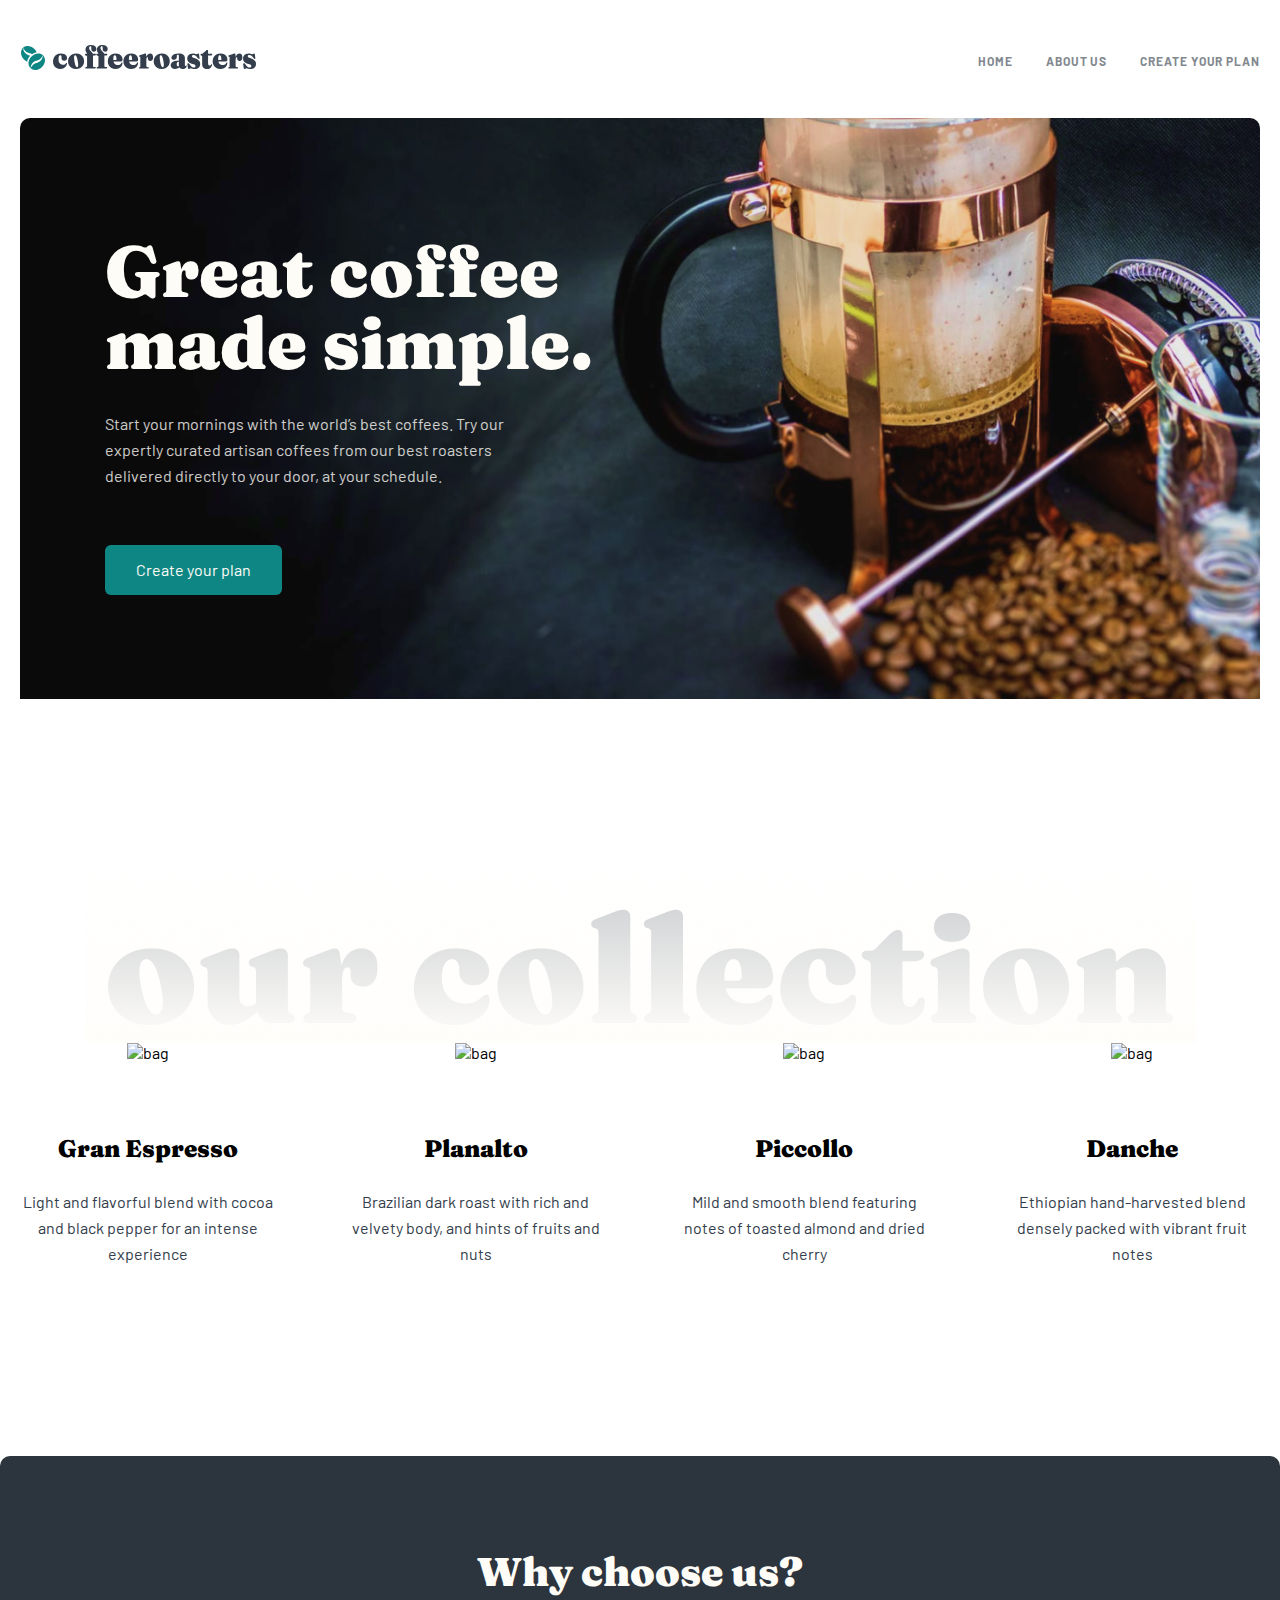
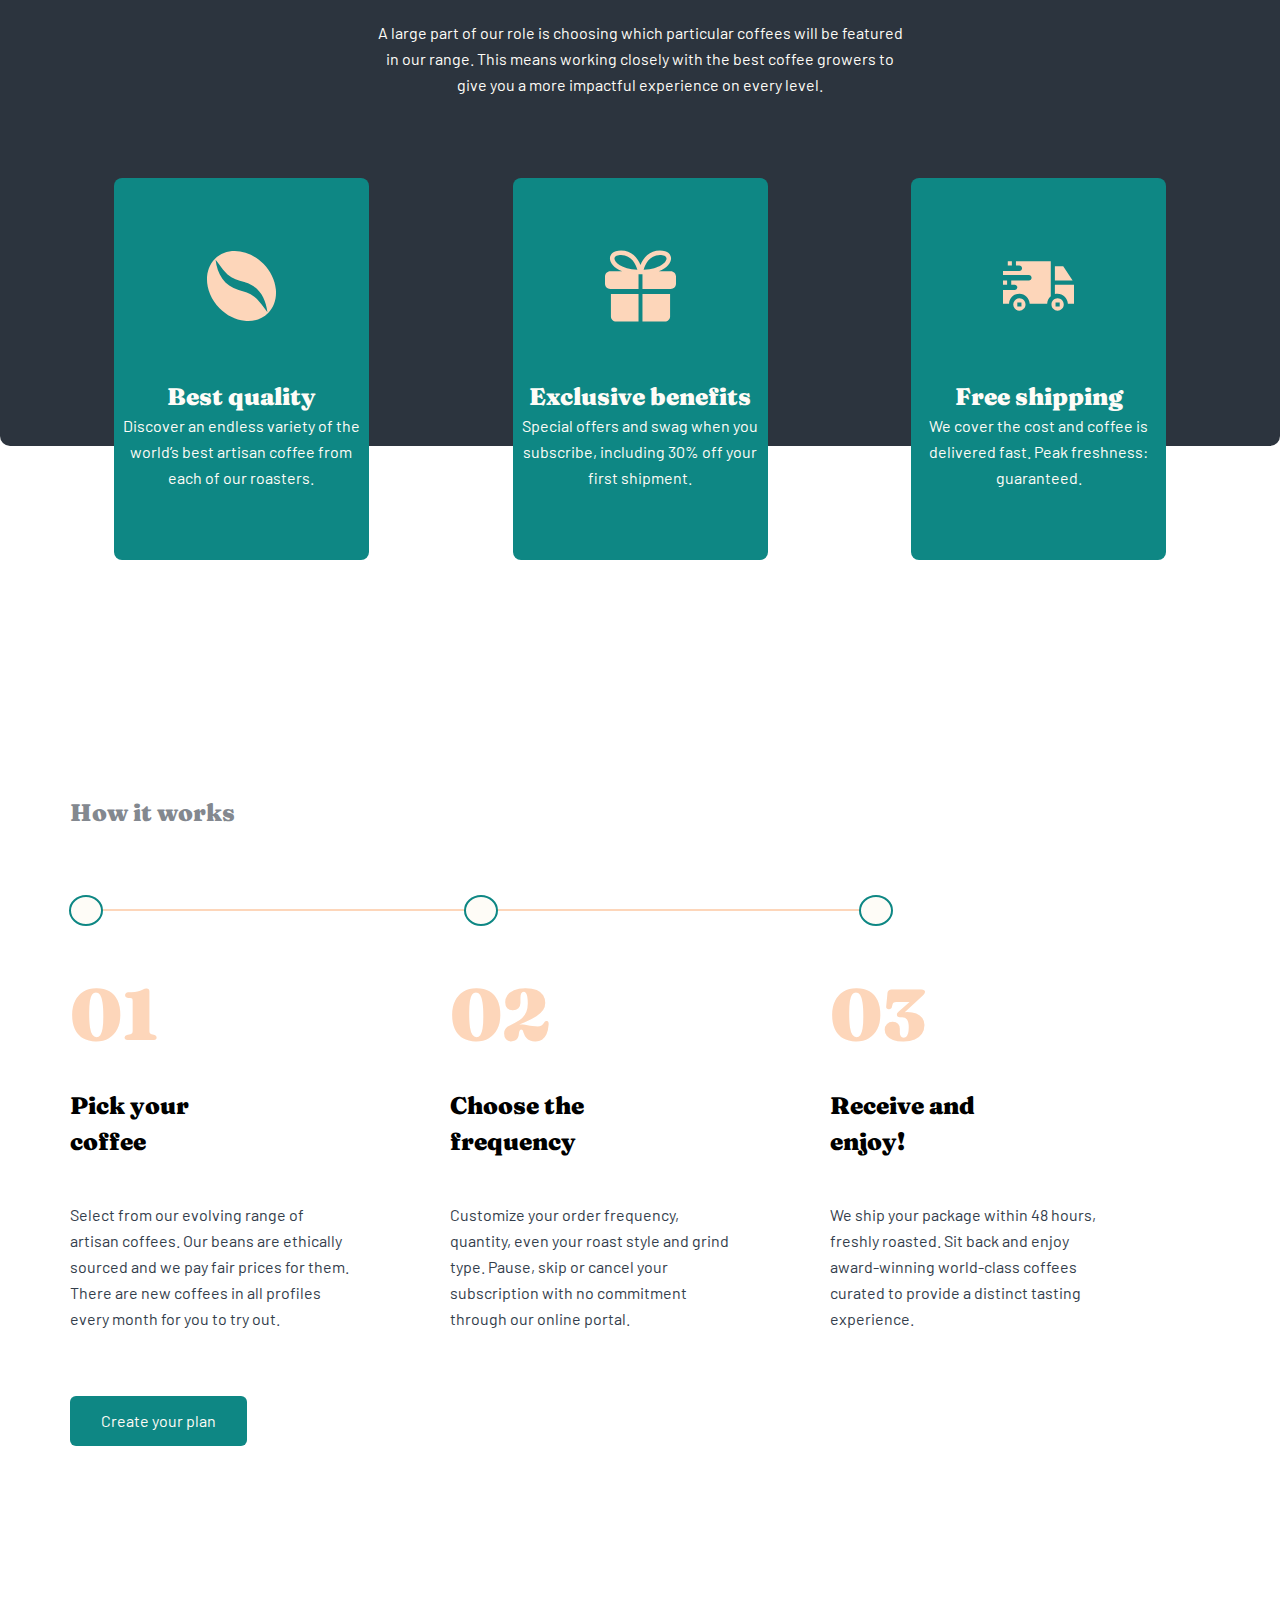
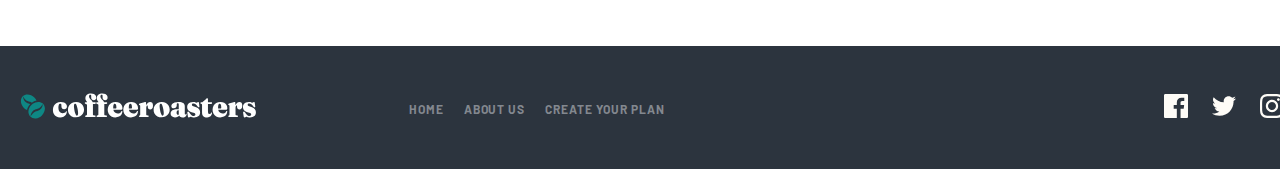
==== index.html @ 164647be "initial commit" ====
<!DOCTYPE html>
<html lang="en">
  <head>
    <meta charset="UTF-8" />
    <meta http-equiv="X-UA-Compatible" content="IE=edge" />
    <meta name="viewport" content="width=device-width, initial-scale=1.0" />
    <title>5-dars</title>
    <link rel="stylesheet" href="./css/main.css" />
  </head>
  <body>
    <header class="site__header">
      <div class="container header__container">
        <a class="logo" href="./index.html">
          <img class="logo__img" src="./img/logo.svg" alt="logo" />
        </a>
        <div class="hearder__div">
          <ul class="header__list">
            <li class="header__item">
              <a class="header__link" href="./index.html">HOME</a>
            </li>
            <li class="header__item">
              <a class="header__link" href="./index.html">ABOUT US</a>
            </li>
            <li class="header__item">
              <a class="header__link" href="./index.html">Create your plan</a>
            </li>
          </ul>
        </div>
      </div>
    </header>
    <main>
      <section class="hero">
        <div class="container hero__container">
          <div class="hero__content">
            <h2 class="content__title">Great coffee made simple.</h2>
            <div class="content__texts">
              <p class="content__texts">
                Start your mornings with the world’s best coffees. Try our
                expertly curated artisan coffees from our best roasters
                delivered directly to your door, at your schedule.
              </p>
              <a class="content__btn" href="./index.html">Create your plan</a>
            </div>
          </div>
        </div>
      </section>
      <section class="collection">
        <div class="container collection__container">
          <div class="collection__img"></div>
          <ul class="collection__list">
            <li class="collection__item">
              <img class="collection__bag" src="./img/bag1.svg" alt="bag" />
              <div class="collection__texs bag">
                <h4 class="bag__title">Gran Espresso</h4>
                <p class="bag__text">
                  Light and flavorful blend with cocoa and black pepper for an
                  intense experience
                </p>
              </div>
            </li>
            <li class="collection__item">
              <img class="collection__bag" src="./img/bag2.svg" alt="bag" />
              <div class="collection__texs bag">
                <h4 class="bag__title">Planalto</h4>
                <p class="bag__text">
                  Brazilian dark roast with rich and velvety body, and hints of
                  fruits and nuts
                </p>
              </div>
            </li>
            <li class="collection__item">
              <img class="collection__bag" src="./img/bag3.svg" alt="bag" />
              <div class="collection__texs bag">
                <h4 class="bag__title">Piccollo</h4>
                <p class="bag__text">
                  Mild and smooth blend featuring notes of toasted almond and
                  dried cherry
                </p>
              </div>
            </li>
            <li class="collection__item">
              <img class="collection__bag" src="./img/bag4.svg" alt="bag" />
              <div class="collection__texs bag">
                <h4 class="bag__title">Danche</h4>
                <p class="bag__text">
                  Ethiopian hand-harvested blend densely packed with vibrant
                  fruit notes
                </p>
              </div>
            </li>
          </ul>
        </div>
      </section>
      <section class="choose">
        <div class="container choose__container">
          <h5 class="choose__title">Why choose us?</h5>
          <p class="choose__text">
            A large part of our role is choosing which particular coffees will
            be featured in our range. This means working closely with the best
            coffee growers to give you a more impactful experience on every
            level.
          </p>
          <div class="cards-2">
            <ul class="cards">
              <li class="cards__choose">
                <img class="choose__img" src="./img/coffee.svg" alt="coffee" />
                <div class="card__texts">
                  <h5 class="choose__title">Best quality</h5>
                  <p class="choose__text">
                    Discover an endless variety of the world’s best artisan
                    coffee from each of our roasters.
                  </p>
                </div>
              </li>
              <li class="cards__choose">
                <img class="choose__img" src="./img/2-chisi.svg" alt="coffee" />
                <div class="card__texts">
                  <h5 class="choose__title">Exclusive benefits</h5>
                  <p class="choose__text">
                    Special offers and swag when you subscribe, including 30%
                    off your first shipment.
                  </p>
                </div>
              </li>
              <li class="cards__choose">
                <img class="choose__img" src="./img/3-chisi.svg" alt="coffee" />
                <div class="card__texts">
                  <h5 class="choose__title">Free shipping</h5>
                  <p class="choose__text">
                    We cover the cost and coffee is delivered fast. Peak
                    freshness: guaranteed.
                  </p>
                </div>
              </li>
            </ul>
          </div>
        </div>
      </section>
      <section class="work">
        <div class="container woork__container">
          <div class="work__box">
            <h5 class="work__title">How it works</h5>
            <div class="line__2">
              <div class="line">
                <span class="line__span"></span>
                <span class="line__span"></span><span class="line__span"></span>
              </div>
            </div>
            <ul class="work__list">
              <li class="work__item">
                <h3 class="item__title">01</h3>
                <h4 class="item__title2">
                  Pick your <br />
                  coffee
                </h4>
                <p class="work__texs">
                  Select from our evolving range of artisan coffees. Our beans
                  are ethically sourced and we pay fair prices for them. There
                  are new coffees in all profiles every month for you to try
                  out.
                </p>
              </li>
              <li class="work__item">
                <h3 class="item__title">02</h3>
                <h4 class="item__title2">
                  Choose the <br />
                  frequency
                </h4>
                <p class="work__texs">
                  Customize your order frequency, quantity, even your roast
                  style and grind type. Pause, skip or cancel your subscription
                  with no commitment through our online portal.
                </p>
              </li>
              <li class="work__item">
                <h3 class="item__title">03</h3>
                <h4 class="item__title2">
                  Receive and <br />
                  enjoy!
                </h4>
                <p class="work__texs">
                  We ship your package within 48 hours, freshly roasted. Sit
                  back and enjoy award-winning world-class coffees curated to
                  provide a distinct tasting experience.
                </p>
              </li>
            </ul>
            <a class="work__btn" href="./index.html">Create your plan</a>
          </div>
        </div>
      </section>
      <footer class="site-footer">
        <div class="container footer__container">
          <ul class="footer__list">
            <div class="footer__link-div">
              <a class="footer__link" href="./index.html">
                <img
                  class="footer__img"
                  src="./img/footer-logo.svg"
                  alt="logo"
                />
              </a>
            </div>
            <div class="footer__div">
              <li class="footer__item">
                <a href="./index.html" class="footer__item-link">HOME</a>
              </li>
              <li class="footer__item">
                <a href="./index.html" class="footer__item-link">ABOUT US</a>
              </li>
              <li class="footer__item">
                <a href="./index.html" class="footer__item-link"
                  >Create your plan</a
                >
              </li>
            </div>
          </ul>
          <ul class="footer__logos logos">
            <li class="logos__item">
              <a href="./index.html" class="logos__link"
                ><svg
                  width="24"
                  height="24"
                  viewBox="0 0 24 24"
                  fill="none"
                  xmlns="http://www.w3.org/2000/svg"
                >
                  <path
                    id="shape"
                    d="M22.675 0H1.325C0.593 0 0 0.593 0 1.325V22.676C0 23.407 0.593 24 1.325 24H12.82V14.706H9.692V11.084H12.82V8.413C12.82 5.313 14.713 3.625 17.479 3.625C18.804 3.625 19.942 3.724 20.274 3.768V7.008L18.356 7.009C16.852 7.009 16.561 7.724 16.561 8.772V11.085H20.148L19.681 14.707H16.561V24H22.677C23.407 24 24 23.407 24 22.675V1.325C24 0.593 23.407 0 22.675 0Z"
                    fill="#FEFCF7"
                  /></svg
              ></a>
            </li>
            <li class="logos__item">
              <a href="./index.html" class="logos__link">
                <svg
                  width="24"
                  height="20"
                  viewBox="0 0 24 20"
                  fill="none"
                  xmlns="http://www.w3.org/2000/svg"
                >
                  <path
                    id="shape"
                    d="M24 2.55705C23.117 2.94905 22.168 3.21305 21.172 3.33205C22.189 2.72305 22.97 1.75805 23.337 0.608047C22.386 1.17205 21.332 1.58205 20.21 1.80305C19.313 0.846047 18.032 0.248047 16.616 0.248047C13.437 0.248047 11.101 3.21405 11.819 6.29305C7.728 6.08805 4.1 4.12805 1.671 1.14905C0.381 3.36205 1.002 6.25705 3.194 7.72305C2.388 7.69705 1.628 7.47605 0.965 7.10705C0.911 9.38805 2.546 11.522 4.914 11.997C4.221 12.185 3.462 12.229 2.69 12.081C3.316 14.037 5.134 15.46 7.29 15.5C5.22 17.123 2.612 17.848 0 17.54C2.179 18.937 4.768 19.752 7.548 19.752C16.69 19.752 21.855 12.031 21.543 5.10605C22.505 4.41105 23.34 3.54405 24 2.55705Z"
                    fill="#FEFCF7"
                  /></svg
              ></a>
            </li>
            <li class="logos__item">
              <a href="./index.html" class="logos__link"
                ><svg
                  class="instagram"
                  width="24"
                  height="24"
                  viewBox="0 0 24 24"
                  fill="none"
                  xmlns="http://www.w3.org/2000/svg"
                >
                  <path
                    id="shape"
                    fill-rule="evenodd"
                    clip-rule="evenodd"
                    d="M12 0C8.741 0 8.333 0.014 7.053 0.072C2.695 0.272 0.273 2.69 0.073 7.052C0.014 8.333 0 8.741 0 12C0 15.259 0.014 15.668 0.072 16.948C0.272 21.306 2.69 23.728 7.052 23.928C8.333 23.986 8.741 24 12 24C15.259 24 15.668 23.986 16.948 23.928C21.302 23.728 23.73 21.31 23.927 16.948C23.986 15.668 24 15.259 24 12C24 8.741 23.986 8.333 23.928 7.053C23.732 2.699 21.311 0.273 16.949 0.073C15.668 0.014 15.259 0 12 0ZM12 2.163C15.204 2.163 15.584 2.175 16.85 2.233C20.102 2.381 21.621 3.924 21.769 7.152C21.827 8.417 21.838 8.797 21.838 12.001C21.838 15.206 21.826 15.585 21.769 16.85C21.62 20.075 20.105 21.621 16.85 21.769C15.584 21.827 15.206 21.839 12 21.839C8.796 21.839 8.416 21.827 7.151 21.769C3.891 21.62 2.38 20.07 2.232 16.849C2.174 15.584 2.162 15.205 2.162 12C2.162 8.796 2.175 8.417 2.232 7.151C2.381 3.924 3.896 2.38 7.151 2.232C8.417 2.175 8.796 2.163 12 2.163ZM5.838 12C5.838 8.597 8.597 5.838 12 5.838C15.403 5.838 18.162 8.597 18.162 12C18.162 15.404 15.403 18.163 12 18.163C8.597 18.163 5.838 15.403 5.838 12ZM12 16C9.791 16 8 14.21 8 12C8 9.791 9.791 8 12 8C14.209 8 16 9.791 16 12C16 14.21 14.209 16 12 16ZM16.965 5.595C16.965 4.8 17.61 4.155 18.406 4.155C19.201 4.155 19.845 4.8 19.845 5.595C19.845 6.39 19.201 7.035 18.406 7.035C17.61 7.035 16.965 6.39 16.965 5.595Z"
                    fill="#FEFCF7"
                  /></svg
              ></a>
            </li>
          </ul>
        </div>
      </footer>
    </main>
  </body>
</html>
---- css/main.css ----
/* fraunces-900 - latin */
@font-face {
  font-family: "Fraunces";
  font-style: normal;
  font-weight: 900;
  src: local(""), url("../fonts/fraunces-v24-latin-900.woff2") format("woff2"), url("../fonts/fraunces-v24-latin-900.woff") format("woff"); /* Chrome 6+, Firefox 3.6+, IE 9+, Safari 5.1+ */
}
/* barlow-regular - latin */
@font-face {
  font-family: "Barlow";
  font-style: normal;
  font-weight: 400;
  src: local(""), url("../fonts/barlow-v12-latin-regular.woff2") format("woff2"), url("../fonts/barlow-v12-latin-regular.woff") format("woff");
}
/* barlow-500 - latin */
@font-face {
  font-family: "Barlow";
  font-style: normal;
  font-weight: 500;
  src: local(""), url("../fonts/barlow-v12-latin-500.woff2") format("woff2"), url("../fonts/barlow-v12-latin-500.woff") format("woff");
}
/* barlow-600 - latin */
@font-face {
  font-family: "Barlow";
  font-style: normal;
  font-weight: 600;
  src: local(""), url("../fonts/barlow-v12-latin-600.woff2") format("woff2"), url("../fonts/barlow-v12-latin-600.woff") format("woff");
}
/* barlow-700 - latin */
@font-face {
  font-family: "Barlow";
  font-style: normal;
  font-weight: 700;
  src: local(""), url("../fonts/barlow-v12-latin-700.woff2") format("woff2"), url("../fonts/barlow-v12-latin-700.woff") format("woff");
}
* {
  -webkit-box-sizing: border-box;
          box-sizing: border-box;
  margin: 0;
  padding: 0;
}

body {
  font-family: "Barlow";
}

a {
  text-decoration: none;
}

ul,
ol {
  list-style: none;
}

img {
  width: 100%;
}

.container {
  max-width: 1320px;
  padding-left: 20px;
  padding-right: 20px;
  margin-left: auto;
  margin-right: auto;
}

.site__header {
  margin-top: 44px;
}
.site__header .header__container {
  display: -webkit-box;
  display: -ms-flexbox;
  display: flex;
  -webkit-box-pack: justify;
      -ms-flex-pack: justify;
          justify-content: space-between;
  -webkit-box-align: center;
      -ms-flex-align: center;
          align-items: center;
}
.site__header .header__container .header__list {
  display: -webkit-box;
  display: -ms-flexbox;
  display: flex;
  -webkit-box-align: center;
      -ms-flex-align: center;
          align-items: center;
}
.site__header .header__container .header__list .header__item:not(:last-child) {
  margin-right: 33px;
}
.site__header .header__container .header__list .header__link {
  font-family: "Barlow";
  font-style: normal;
  font-weight: 700;
  font-size: 12px;
  line-height: 15px;
  letter-spacing: 0.923077px;
  text-transform: uppercase;
  color: #83888f;
}
.site__header .header__container .header__list .header__link:hover {
  color: #333d4b;
}
.site__header .header__container .header__list .logo__img {
  max-width: 203px;
  height: 23px;
}
.site__header .header__container .header__list .logo {
  display: inline-block;
}
.site__header .header__container .navbar__btn {
  width: 20px;
  height: 20px;
  background-image: url("../../img/burger-img.svg");
  background-repeat: no-repeat;
  background-position: center;
  background-color: transparent;
  border: none;
  display: block;
}
.site__header .btn__div {
  display: none;
}

@media only screen and (max-width: 768px) {
  .hearder__div {
    display: none;
  }
  .hearder__list {
    display: none;
  }
  .logo__img {
    max-width: 236px;
    height: 26px;
  }
  .btn__div {
    display: inline-block;
  }
}
.hero__container {
  margin-top: 44px;
  margin-bottom: 136px;
}

.hero__content {
  padding: 117px 0px 116px 85px;
  background-image: url("../../img/img1.png");
  background-repeat: no-repeat;
  border-radius: 10px;
  background-size: contain;
}
.hero__content .content__title {
  width: 1005;
}
.hero__content .content__title {
  font-family: "Fraunces";
  font-style: normal;
  font-weight: 900;
  font-size: 72px;
  line-height: 72px;
  color: #fefcf7;
  max-width: 493px;
}
.hero__content .content__texts {
  max-width: 493px;
}
.hero__content .content__texts .content__texts {
  font-family: "Barlow";
  font-style: normal;
  font-weight: 400;
  font-size: 16px;
  line-height: 26px;
  color: #333d4b;
  color: #fefcf7;
  opacity: 0.8;
  margin-top: 32px;
  margin-bottom: 56px;
  max-width: 443px;
}
.hero__content .content__texts .content__btn {
  color: #fefcf7;
  display: inline-block;
  background-color: #0e8784;
  border-radius: 6px;
  padding: 15px 31px 16px 31px;
}
.hero__content .content__texts .content__btn:hover {
  background-color: #66d2cf;
}
.hero__content .content__texts .content__btn:active {
  background-color: #e2dedb;
}

@media only screen and (max-width: 768px) {
  .hero__content {
    background-image: url("../../img/img-2.png");
    background-repeat: no-repeat;
    background-size: cover;
    padding: 104px 0px 104px 56px;
  }
  .hero__content .content__texts {
    max-width: 329px;
    width: 100%;
  }
  .hero__content .content__title {
    font-family: "Fraunces";
    font-style: normal;
    font-weight: 900;
    font-size: 72px;
    line-height: 72px;
    color: #fefcf7;
    max-width: 329px;
    font-size: 48px;
    list-style: 48px;
    margin-bottom: 24px;
  }
  .hero__content .content__texts {
    max-width: 398px;
    font-size: 15px;
    line-height: 15px;
  }
}
@media only screen and (max-width: 375px) {
  .hero__content {
    max-width: 327px;
    background-image: url("../../img/bg-3.jpg");
    background-size: contain;
    text-align: center;
    height: 500px;
    padding: 100px 0px 99px 0px;
    margin: 0;
  }
  .hero__content .content__title {
    font-size: 40px;
    line-height: 40px;
    max-width: 100%;
  }
  .hero__content .content__texts {
    font-size: 15px;
    line-height: 25px;
    max-width: 100%;
  }
}
.collection__img {
  height: 196px;
  background-image: url("../../img/img_3.png");
  background-repeat: no-repeat;
  background-position: center;
  background-size: contain;
}

.collection__list {
  display: -webkit-box;
  display: -ms-flexbox;
  display: flex;
  -webkit-box-align: center;
      -ms-flex-align: center;
          align-items: center;
  -webkit-box-pack: justify;
      -ms-flex-pack: justify;
          justify-content: space-between;
  text-align: center;
}
.collection__list .collection__bag {
  max-width: 255px;
  height: 193px;
  margin-bottom: 71px;
}
.collection__list .bag__title {
  font-family: "Fraunces";
  font-style: normal;
  font-weight: 900;
  font-size: 24px;
  line-height: 32px;
}
.collection__list .collection__texs {
  max-width: 255px;
}
.collection__list .collection__texs .bag__text {
  margin-top: 24px;
  width: 100%;
  font-family: "Barlow";
  font-style: normal;
  font-weight: 400;
  font-size: 16px;
  line-height: 26px;
  color: #333d4b;
}

@media only screen and (max-width: 768px) {
  .collection__img {
    max-width: 689px;
    background-size: contain;
    margin-bottom: -90px;
  }
  .collection__list {
    -ms-flex-wrap: wrap;
        flex-wrap: wrap;
    text-align: left;
  }
  .collection__item {
    display: -webkit-box;
    display: -ms-flexbox;
    display: flex;
    -webkit-box-align: center;
        -ms-flex-align: center;
            align-items: center;
    -webkit-box-pack: justify;
        -ms-flex-pack: justify;
            justify-content: space-between;
    max-width: 573px;
  }
  .collection__item .collection__texs {
    margin-top: -80px;
    max-width: 282px;
    font-size: 15px;
    line-height: 25px;
  }
}
@media only screen and (max-width: 375px) {
  .collection__list {
    text-align: center;
    max-width: 375px;
    -webkit-box-pack: center;
        -ms-flex-pack: center;
            justify-content: center;
  }
  .collection__item {
    max-width: 100%;
    margin: 0;
    margin-top: 78px;
    -webkit-box-orient: vertical;
    -webkit-box-direction: normal;
        -ms-flex-direction: column;
            flex-direction: column;
  }
  .collection__item .collection__bag {
    max-width: 200px;
    height: 151px;
  }
  .bag__title {
    margin-top: 24px;
  }
}
.choose__container {
  border-radius: 10px;
  margin-top: 189px;
  background-color: #2c343e;
  padding: 100px 0px 86px 0px;
  text-align: center;
  margin-bottom: 351px;
  max-width: 1280px;
}
.choose__container .choose__title {
  font-family: "Fraunces";
  font-style: normal;
  font-weight: 900;
  font-size: 24px;
  line-height: 32px;
  font-size: 40px;
  color: #fefcf7;
  margin-bottom: 32px;
}
.choose__container .choose__text {
  font-family: "Barlow";
  font-style: normal;
  font-weight: 400;
  font-size: 16px;
  line-height: 26px;
  color: #333d4b;
  color: #fefcf7;
  max-width: 540px;
  margin-left: auto;
  margin-right: auto;
}
.choose__container .cards {
  display: -webkit-box;
  display: -ms-flexbox;
  display: flex;
  -webkit-box-pack: center;
      -ms-flex-pack: center;
          justify-content: center;
  margin-top: 80px;
}
.choose__container .cards .cards__choose {
  height: 382px;
  max-width: 350px;
  border-radius: 8px;
  background-color: #0e8784;
}
.choose__container .cards .cards__choose .choose__img {
  max-width: 71px;
  height: 72px;
  margin-top: 72px;
}
.choose__container .cards .cards__choose:not(:first-child) {
  margin-left: 30px;
}
.choose__container .cards .choose__title {
  font-family: "Fraunces";
  font-style: normal;
  font-weight: 900;
  font-size: 24px;
  line-height: 32px;
  color: #fefcf7;
  margin-top: 56px;
}
.choose__container .cards .choose__text {
  font-family: "Barlow";
  font-style: normal;
  font-weight: 400;
  font-size: 16px;
  line-height: 26px;
  color: #333d4b;
  color: #fefcf7;
  max-width: 255px;
}

@media only screen and (max-width: 768px) {
  .cards-2 {
    max-width: 573px;
  }
  .choose__container {
    max-width: 688px;
  }
  .choose__container .cards {
    -webkit-box-orient: vertical;
    -webkit-box-direction: normal;
        -ms-flex-direction: column;
            flex-direction: column;
    max-width: 573px;
    margin: 0 auto;
    margin-top: 200px;
  }
  .choose__img {
    max-width: 55px;
    height: 66px;
  }
}
.cards__choose {
  height: 50px;
  margin: 0 auto;
  margin-bottom: -200px;
}
.cards__choose .choose__title {
  margin: 0;
}
.cards__choose .card__texts {
  max-width: 344px;
}
.cards__choose .choose__text {
  max-width: 100%;
}

@media only screen and (max-width: 375px) {
  .cards__choose {
    max-width: 279px;
    margin: 0 auto;
    margin-top: 25px;
  }
  .choose__title {
    margin-top: 64px;
    font-size: 28px;
    line-height: 28px;
    max-width: 100%;
  }
  .choose__text {
    font-size: 15px;
    line-height: 25px;
    max-width: 279px;
  }
}
.woork__container .work__box {
  margin-left: 50px;
  max-width: 1045px;
}
.woork__container .work__title {
  font-family: "Fraunces";
  font-style: normal;
  font-weight: 900;
  font-size: 24px;
  line-height: 32px;
  color: #83888f;
  margin-bottom: 80px;
}
.woork__container .line {
  max-width: 760px;
  height: 2px;
  background-color: #fdd6ba;
  display: -webkit-box;
  display: -ms-flexbox;
  display: flex;
  -webkit-box-pack: justify;
      -ms-flex-pack: justify;
          justify-content: space-between;
  -webkit-box-align: center;
      -ms-flex-align: center;
          align-items: center;
  margin-left: 31px;
}
.woork__container .line .line__span {
  border: 2px solid #0e8784;
  border-radius: 50%;
  padding-left: 15px;
  padding-right: 15px;
  max-width: 31px;
  height: 31px;
  background-color: transparent;
  margin-left: -32px;
  margin-right: -32px;
  background-color: #fefcf7;
}
.woork__container .work__list {
  display: -webkit-box;
  display: -ms-flexbox;
  display: flex;
  -webkit-box-align: center;
      -ms-flex-align: center;
          align-items: center;
  -webkit-box-pack: justify;
      -ms-flex-pack: justify;
          justify-content: space-between;
}
.woork__container .work__list .work__item {
  width: 285px;
  margin-top: 67px;
  margin-bottom: 64px;
}
.woork__container .work__list .item__title {
  font-family: "Fraunces";
  font-style: normal;
  font-weight: 900;
  font-size: 72px;
  line-height: 72px;
  color: #fefcf7;
  color: #fdd6ba;
  margin-bottom: 38px;
}
.woork__container .work__list .item__title2 {
  font-family: "Fraunces";
  font-style: normal;
  font-weight: 900;
  font-size: 24px;
  line-height: 32px;
  line-height: 36px;
  margin-bottom: 42px;
}
.woork__container .work__list .work__texs {
  font-family: "Barlow";
  font-style: normal;
  font-weight: 400;
  font-size: 16px;
  line-height: 26px;
  color: #333d4b;
}
.woork__container .work__btn {
  color: #fefcf7;
  display: inline-block;
  background-color: #0e8784;
  border-radius: 6px;
  padding: 15px 31px 16px 31px;
}
.woork__container .work__btn:hover {
  background-color: #66d2cf;
}
.woork__container .work__btn:active {
  background-color: #e2dedb;
}

@media only screen and (max-width: 768px) {
  .work__box {
    max-width: 689px;
  }
  .work__box .line {
    max-width: 467px;
  }
  .work__box .work__item {
    max-width: 223px;
  }
  .work__box .item__title {
    font-size: 28px;
    line-height: 32px;
    max-width: 100px;
  }
  .work__box .work__texs {
    font-size: 15px;
    max-width: 223px;
    max-width: 100%;
  }
}
@media only screen and (max-width: 375px) {
  .work__box {
    text-align: center;
    max-width: 100%;
  }
  .line__2 {
    display: none;
  }
  .work__title {
    margin-bottom: 0px;
  }
  .work__list {
    -ms-flex-wrap: wrap;
        flex-wrap: wrap;
    text-align: center;
  }
  .item__title {
    margin: 0 auto;
  }
  .work__item {
    max-width: 100%;
  }
  .item__title-2 {
    font-size: 28px;
    max-width: 100%;
  }
  .work__btn {
    max-width: 217px;
  }
}
.site-footer {
  padding: 47px 0px;
  background-color: #2c343e;
  margin-top: 200px;
}
.site-footer .footer__container {
  display: -webkit-box;
  display: -ms-flexbox;
  display: flex;
  -webkit-box-align: center;
      -ms-flex-align: center;
          align-items: center;
  -webkit-box-pack: justify;
      -ms-flex-pack: justify;
          justify-content: space-between;
}
.site-footer .footer__img {
  max-width: 236px;
  height: 26px;
}
.site-footer .footer__list {
  max-width: 650px;
  display: -webkit-box;
  display: -ms-flexbox;
  display: flex;
  -webkit-box-align: center;
      -ms-flex-align: center;
          align-items: center;
}
.site-footer .footer__list .footer__item {
  margin-left: 20px;
}
.site-footer .footer__list .footer__div {
  display: -webkit-box;
  display: -ms-flexbox;
  display: flex;
  -webkit-box-align: center;
      -ms-flex-align: center;
          align-items: center;
  margin-left: 133px;
}
.site-footer .footer__item-link {
  font-family: "Barlow";
  font-style: normal;
  font-weight: 700;
  font-size: 12px;
  line-height: 15px;
  letter-spacing: 0.923077px;
  text-transform: uppercase;
  color: #83888f;
}
.site-footer .footer__item-link:hover {
  color: #333d4b;
}
.site-footer .footer__item-link:hover {
  color: white;
}
.site-footer #shape:hover {
  fill: #fdd6ba;
}
.site-footer .footer__logos {
  display: -webkit-box;
  display: -ms-flexbox;
  display: flex;
  -webkit-box-align: center;
      -ms-flex-align: center;
          align-items: center;
  max-width: 120px;
  -webkit-box-pack: justify;
      -ms-flex-pack: justify;
          justify-content: space-between;
}
.site-footer .footer__logos .logos__item {
  max-width: 24px;
  margin-left: 24px;
}

@media only screen and (max-width: 768px) {
  .footer__container {
    -ms-flex-wrap: wrap;
        flex-wrap: wrap;
  }
  .footer__link-div {
    max-width: 100%;
    display: block;
  }
  .footer__img {
    max-width: 203px;
  }
  .footer__div {
    max-width: 100%;
    display: block;
  }
  .footer__list {
    -ms-flex-wrap: wrap;
        flex-wrap: wrap;
  }
}
@media only screen and (max-width: 375px) {
  .footer__div {
    -ms-flex-wrap: wrap;
        flex-wrap: wrap;
  }
  .footer__item {
    display: block;
    max-width: 100%;
  }
}/*# sourceMappingURL=main.css.map */
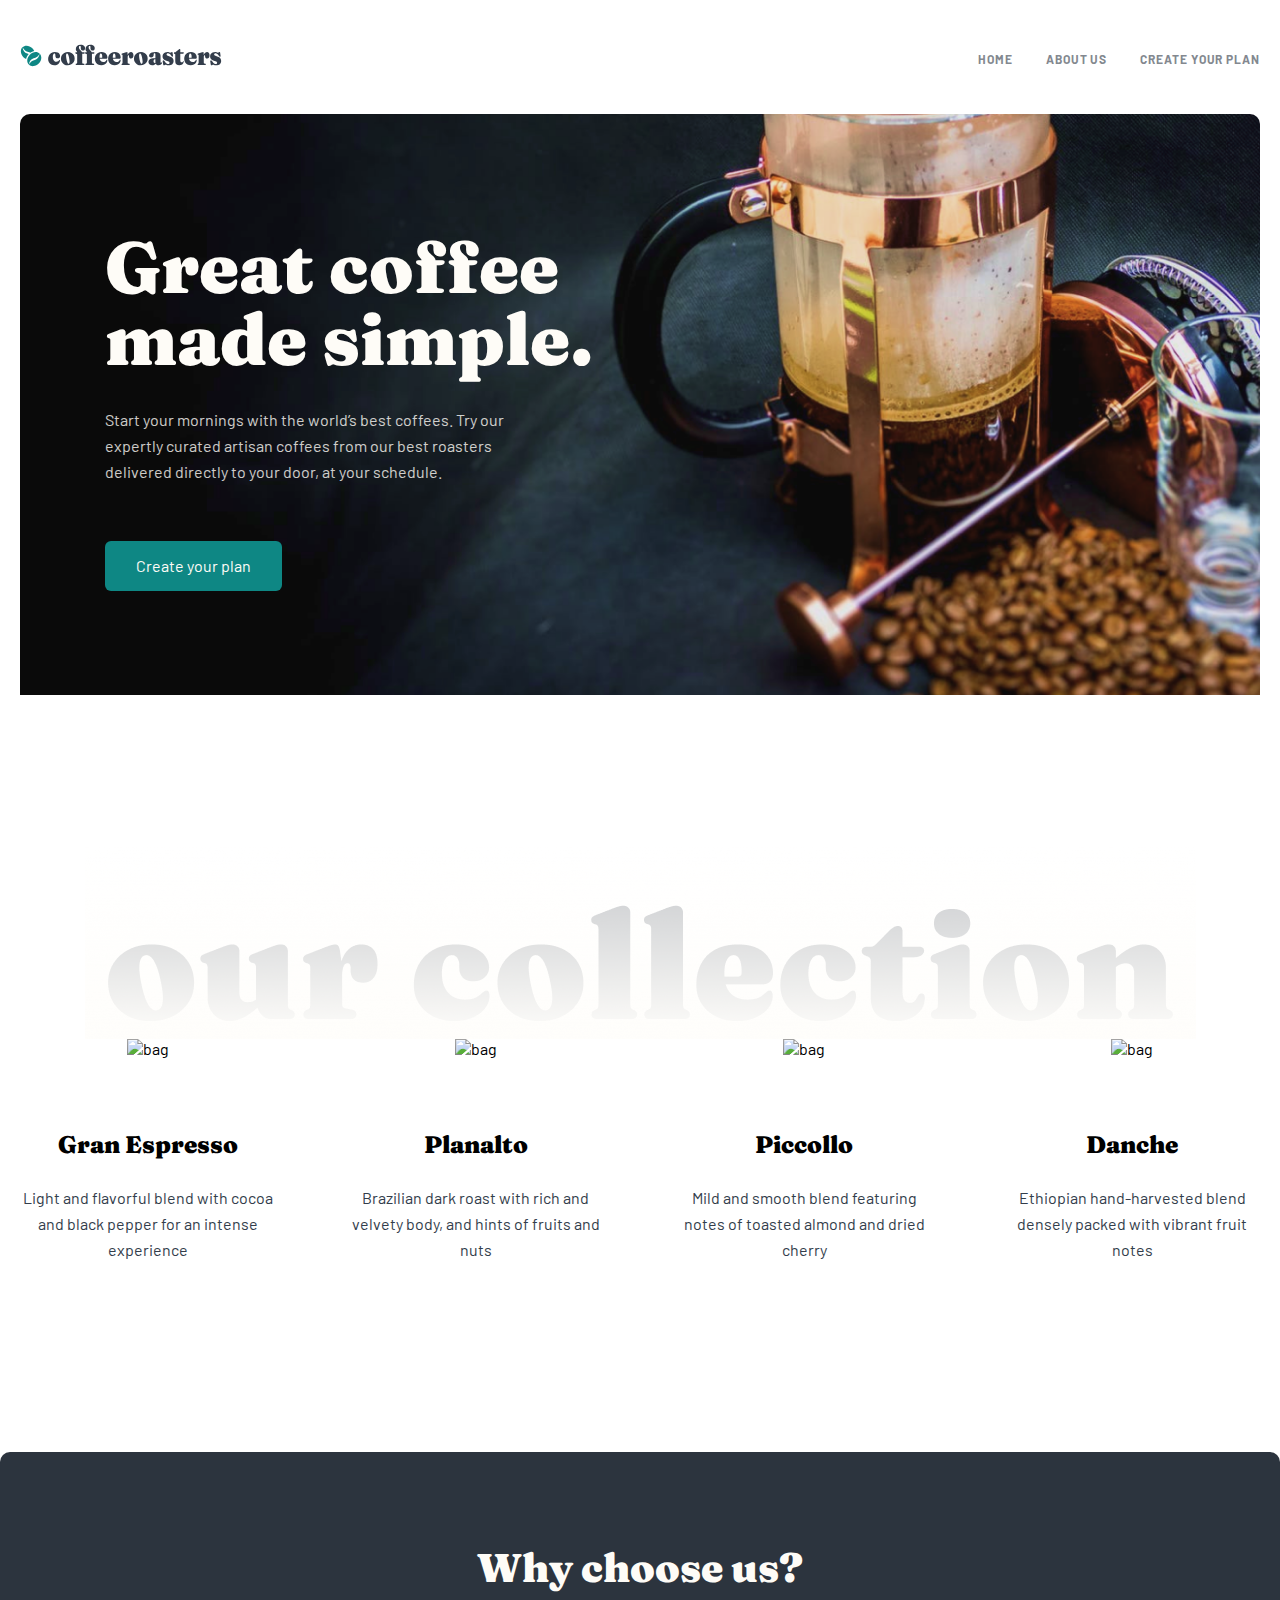
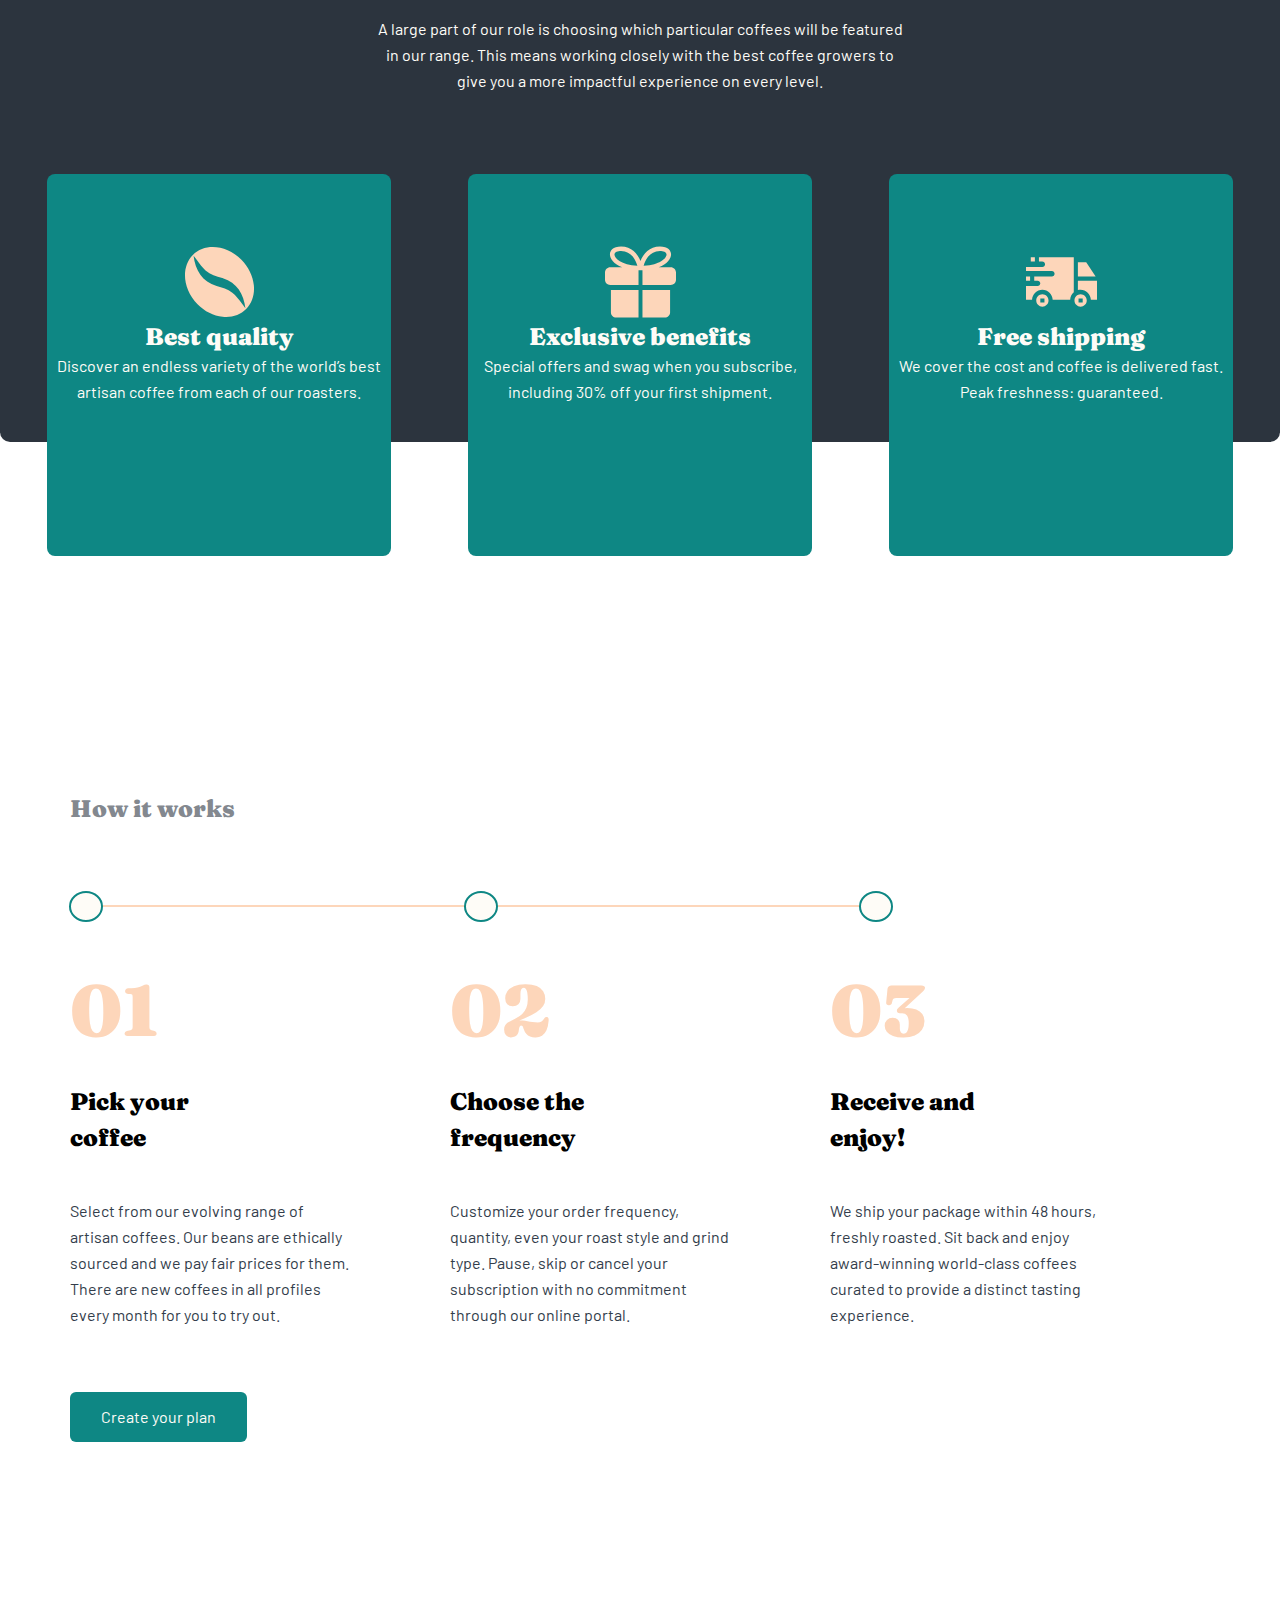
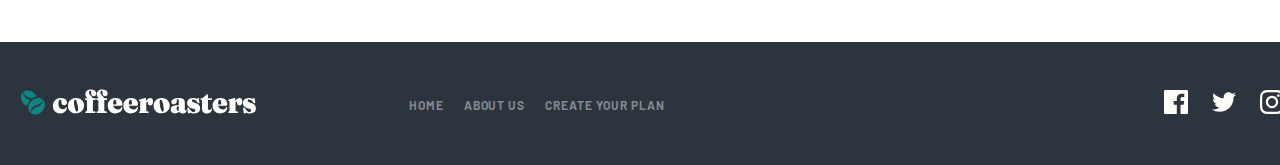
==== commit 1fbc9cea: "o'zgardi" ====
--- a/index.html
+++ b/index.html
@@ -25,6 +25,7 @@
               <a class="header__link" href="./index.html">Create your plan</a>
             </li>
           </ul>
+          <button class="navbar__btn"></button>
         </div>
       </div>
     </header>
--- a/css/main.css
+++ b/css/main.css
@@ -79,18 +79,21 @@
       -ms-flex-align: center;
           align-items: center;
 }
-.site__header .header__container .header__list {
-  display: -webkit-box;
-  display: -ms-flexbox;
-  display: flex;
-  -webkit-box-align: center;
-      -ms-flex-align: center;
-          align-items: center;
-}
-.site__header .header__container .header__list .header__item:not(:last-child) {
+
+.header__list {
+  display: -webkit-box;
+  display: -ms-flexbox;
+  display: flex;
+  -webkit-box-align: center;
+      -ms-flex-align: center;
+          align-items: center;
+}
+
+.header__item:not(:last-child) {
   margin-right: 33px;
 }
-.site__header .header__container .header__list .header__link {
+
+.header__link {
   font-family: "Barlow";
   font-style: normal;
   font-weight: 700;
@@ -100,17 +103,20 @@
   text-transform: uppercase;
   color: #83888f;
 }
-.site__header .header__container .header__list .header__link:hover {
+.header__link:hover {
   color: #333d4b;
 }
-.site__header .header__container .header__list .logo__img {
+
+.logo__img {
   max-width: 203px;
   height: 23px;
 }
-.site__header .header__container .header__list .logo {
+
+.logo {
   display: inline-block;
 }
-.site__header .header__container .navbar__btn {
+
+.navbar__btn {
   width: 20px;
   height: 20px;
   background-image: url("../../img/burger-img.svg");
@@ -118,24 +124,18 @@
   background-position: center;
   background-color: transparent;
   border: none;
-  display: block;
-}
-.site__header .btn__div {
   display: none;
 }
 
 @media only screen and (max-width: 768px) {
-  .hearder__div {
-    display: none;
-  }
-  .hearder__list {
+  .header__list {
     display: none;
   }
   .logo__img {
     max-width: 236px;
     height: 26px;
   }
-  .btn__div {
+  .navbar__btn {
     display: inline-block;
   }
 }
@@ -353,7 +353,8 @@
   margin-bottom: 351px;
   max-width: 1280px;
 }
-.choose__container .choose__title {
+
+.choose__title {
   font-family: "Fraunces";
   font-style: normal;
   font-weight: 900;
@@ -363,7 +364,8 @@
   color: #fefcf7;
   margin-bottom: 32px;
 }
-.choose__container .choose__text {
+
+.choose__text {
   font-family: "Barlow";
   font-style: normal;
   font-weight: 400;
@@ -375,7 +377,8 @@
   margin-left: auto;
   margin-right: auto;
 }
-.choose__container .cards {
+
+.cards {
   display: -webkit-box;
   display: -ms-flexbox;
   display: flex;
@@ -384,21 +387,21 @@
           justify-content: center;
   margin-top: 80px;
 }
-.choose__container .cards .cards__choose {
+.cards .cards__choose {
   height: 382px;
   max-width: 350px;
   border-radius: 8px;
   background-color: #0e8784;
 }
-.choose__container .cards .cards__choose .choose__img {
+.cards .cards__choose .choose__img {
   max-width: 71px;
   height: 72px;
   margin-top: 72px;
 }
-.choose__container .cards .cards__choose:not(:first-child) {
+.cards .cards__choose:not(:first-child) {
   margin-left: 30px;
 }
-.choose__container .cards .choose__title {
+.cards .choose__title {
   font-family: "Fraunces";
   font-style: normal;
   font-weight: 900;
@@ -407,7 +410,7 @@
   color: #fefcf7;
   margin-top: 56px;
 }
-.choose__container .cards .choose__text {
+.cards .choose__text {
   font-family: "Barlow";
   font-style: normal;
   font-weight: 400;
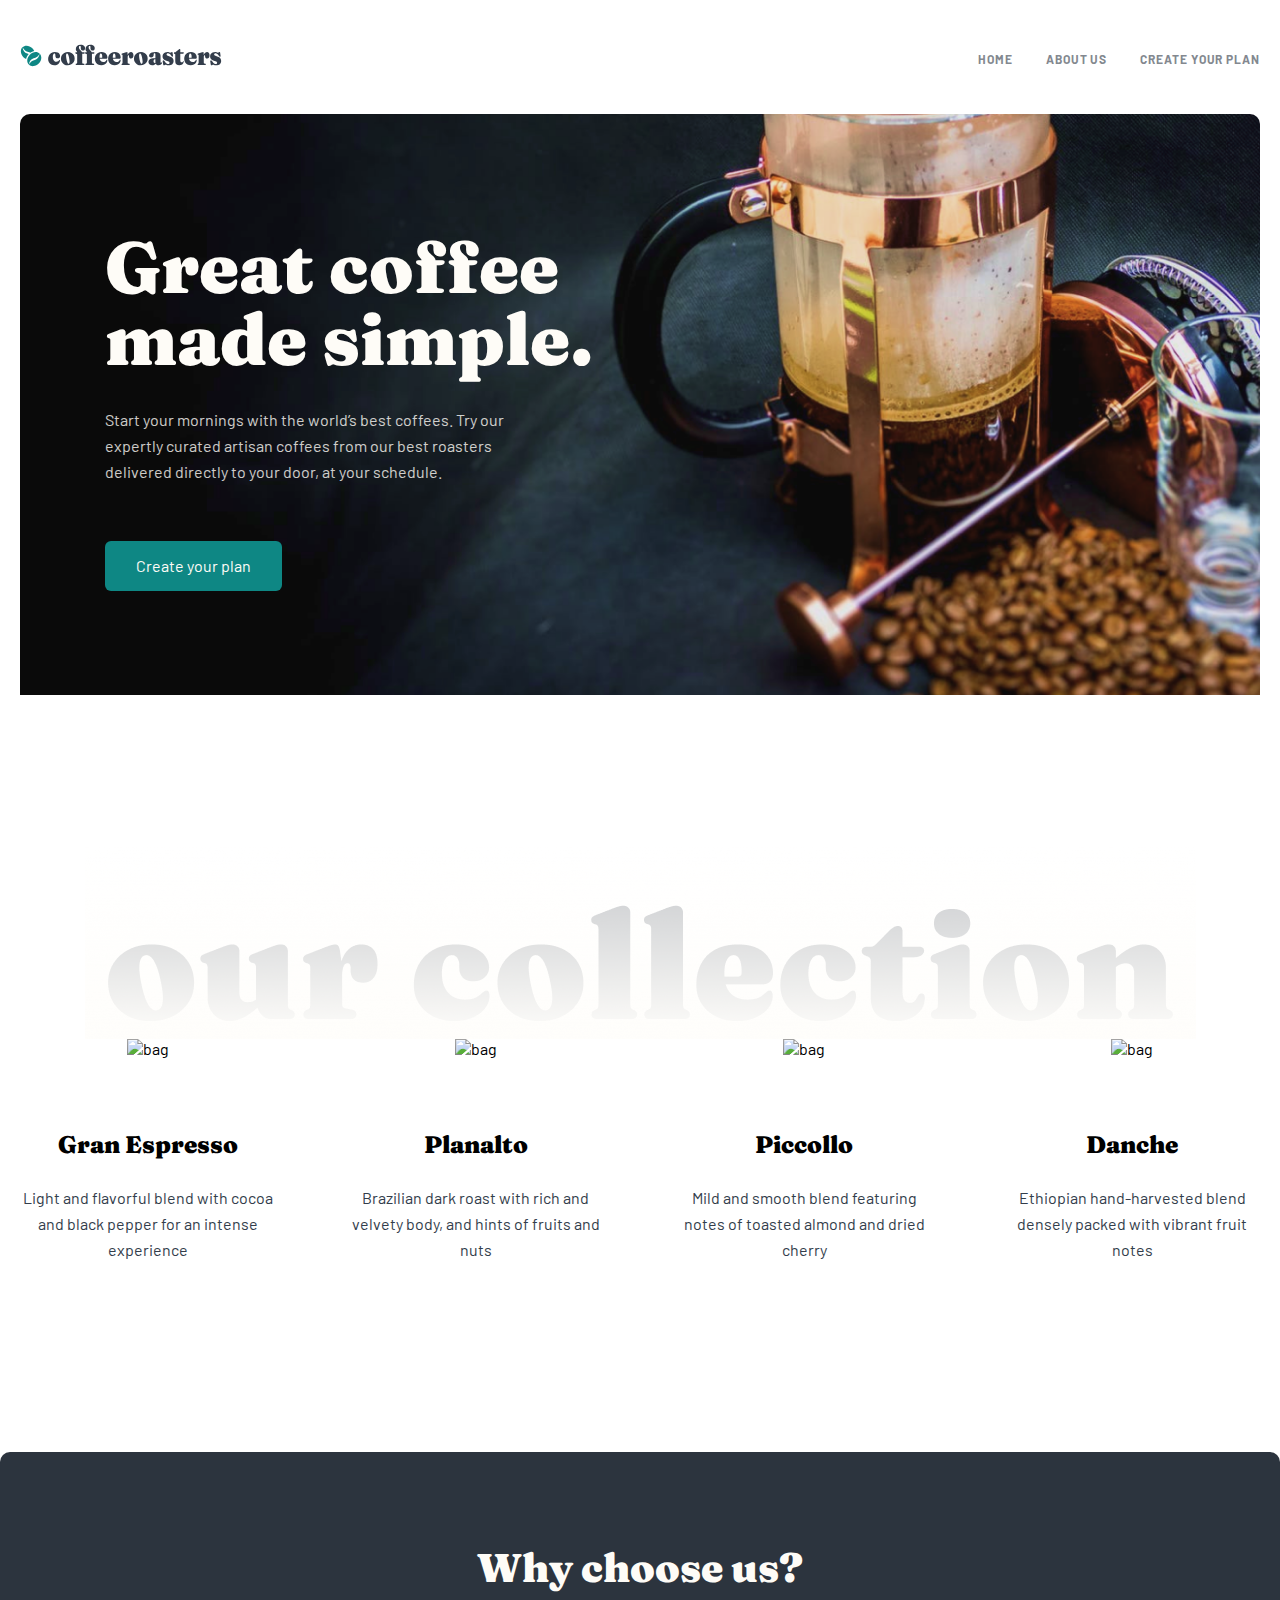
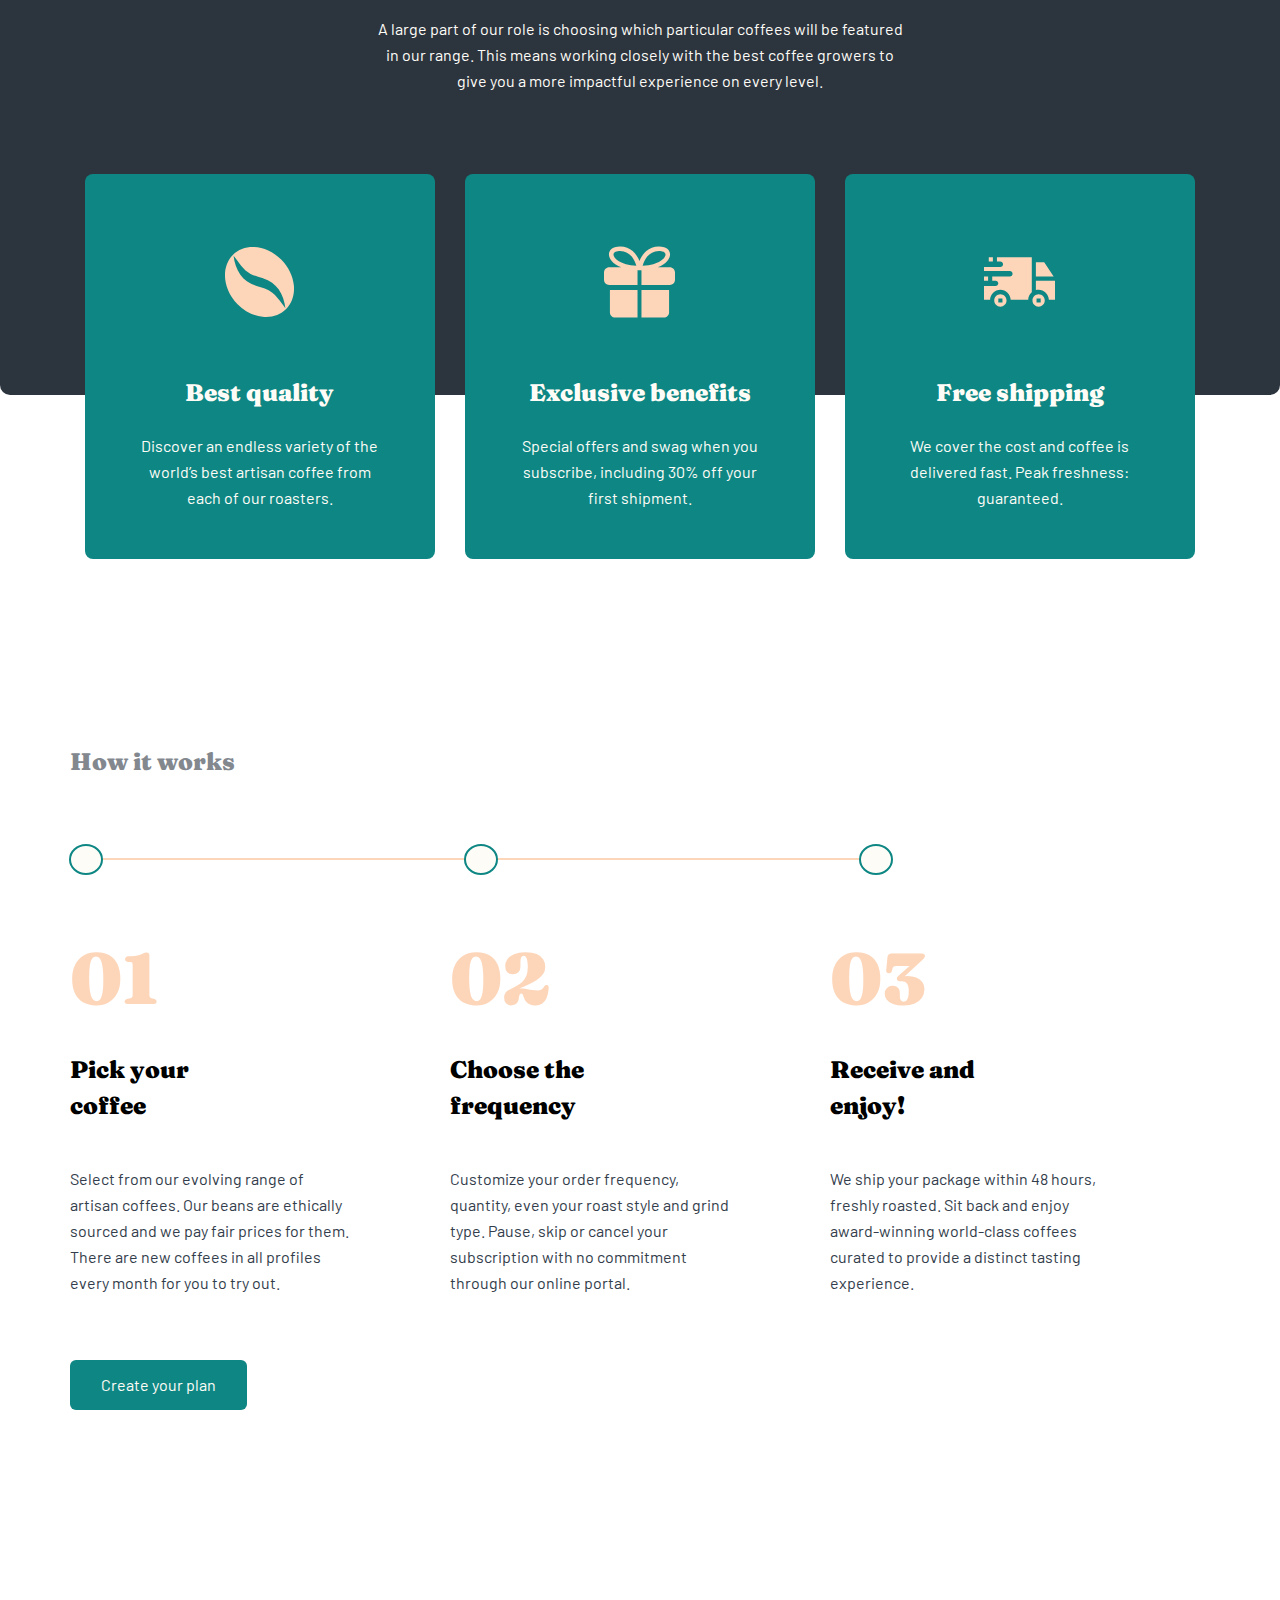
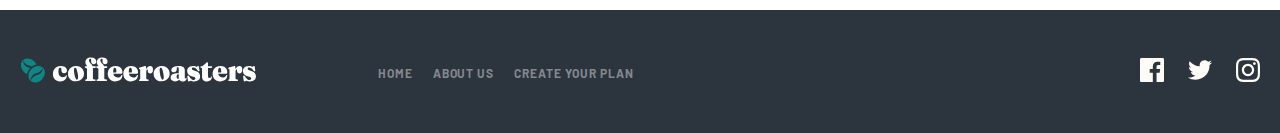
==== commit 918f5044: "tuzatildi" ====
--- a/index.html
+++ b/index.html
@@ -8,188 +8,207 @@
     <link rel="stylesheet" href="./css/main.css" />
   </head>
   <body>
-    <header class="site__header">
-      <div class="container header__container">
-        <a class="logo" href="./index.html">
-          <img class="logo__img" src="./img/logo.svg" alt="logo" />
-        </a>
-        <div class="hearder__div">
-          <ul class="header__list">
-            <li class="header__item">
-              <a class="header__link" href="./index.html">HOME</a>
-            </li>
-            <li class="header__item">
-              <a class="header__link" href="./index.html">ABOUT US</a>
-            </li>
-            <li class="header__item">
-              <a class="header__link" href="./index.html">Create your plan</a>
-            </li>
-          </ul>
-          <button class="navbar__btn"></button>
+    <div class="wrapper">
+      <header class="site__header">
+        <div class="container header__container">
+          <a class="logo" href="./index.html">
+            <img class="logo__img" src="./img/logo.svg" alt="logo" />
+          </a>
+          <div class="hearder__div">
+            <ul class="header__list">
+              <li class="header__item">
+                <a class="header__link" href="./index.html">HOME</a>
+              </li>
+              <li class="header__item">
+                <a class="header__link" href="./index.html">ABOUT US</a>
+              </li>
+              <li class="header__item">
+                <a class="header__link" href="./index.html">Create your plan</a>
+              </li>
+            </ul>
+            <button class="navbar__btn"></button>
+            <ul class="navbar__mobil-list">
+              <li class="navbar__mobil-item">
+                <a class="navbar__mobile-link" href="./index.html">HOME</a>
+              </li>
+              <li class="navbar__mobil-item">
+                <a class="navbar__mobile-link" href="./index.html">ABOUT US</a>
+              </li>
+              <li class="navbar__mobil-item">
+                <a class="navbar__mobile-link" href="./index.html"
+                  >Create your plan</a
+                >
+              </li>
+            </ul>
+          </div>
         </div>
-      </div>
-    </header>
-    <main>
-      <section class="hero">
-        <div class="container hero__container">
-          <div class="hero__content">
-            <h2 class="content__title">Great coffee made simple.</h2>
-            <div class="content__texts">
-              <p class="content__texts">
-                Start your mornings with the world’s best coffees. Try our
-                expertly curated artisan coffees from our best roasters
-                delivered directly to your door, at your schedule.
-              </p>
-              <a class="content__btn" href="./index.html">Create your plan</a>
-            </div>
-          </div>
-        </div>
-      </section>
-      <section class="collection">
-        <div class="container collection__container">
-          <div class="collection__img"></div>
-          <ul class="collection__list">
-            <li class="collection__item">
-              <img class="collection__bag" src="./img/bag1.svg" alt="bag" />
-              <div class="collection__texs bag">
-                <h4 class="bag__title">Gran Espresso</h4>
-                <p class="bag__text">
-                  Light and flavorful blend with cocoa and black pepper for an
-                  intense experience
+      </header>
+      <main>
+        <section class="hero">
+          <div class="container hero__container">
+            <div class="hero__content">
+              <h2 class="content__title">Great coffee made simple.</h2>
+              <div class="content__texts">
+                <p class="content__texts">
+                  Start your mornings with the world’s best coffees. Try our
+                  expertly curated artisan coffees from our best roasters
+                  delivered directly to your door, at your schedule.
                 </p>
+                <a class="content__btn" href="./index.html">Create your plan</a>
               </div>
-            </li>
-            <li class="collection__item">
-              <img class="collection__bag" src="./img/bag2.svg" alt="bag" />
-              <div class="collection__texs bag">
-                <h4 class="bag__title">Planalto</h4>
-                <p class="bag__text">
-                  Brazilian dark roast with rich and velvety body, and hints of
-                  fruits and nuts
-                </p>
+            </div>
+          </div>
+        </section>
+        <section class="collection">
+          <div class="container collection__container">
+            <div class="collection__img"></div>
+            <ul class="collection__list">
+              <li class="collection__item">
+                <img class="collection__bag" src="./img/bag1.svg" alt="bag" />
+                <div class="collection__texs bag">
+                  <h4 class="bag__title">Gran Espresso</h4>
+                  <p class="bag__text">
+                    Light and flavorful blend with cocoa and black pepper for an
+                    intense experience
+                  </p>
+                </div>
+              </li>
+              <li class="collection__item">
+                <img class="collection__bag" src="./img/bag2.svg" alt="bag" />
+                <div class="collection__texs bag">
+                  <h4 class="bag__title">Planalto</h4>
+                  <p class="bag__text">
+                    Brazilian dark roast with rich and velvety body, and hints
+                    of fruits and nuts
+                  </p>
+                </div>
+              </li>
+              <li class="collection__item">
+                <img class="collection__bag" src="./img/bag3.svg" alt="bag" />
+                <div class="collection__texs bag">
+                  <h4 class="bag__title">Piccollo</h4>
+                  <p class="bag__text">
+                    Mild and smooth blend featuring notes of toasted almond and
+                    dried cherry
+                  </p>
+                </div>
+              </li>
+              <li class="collection__item">
+                <img class="collection__bag" src="./img/bag4.svg" alt="bag" />
+                <div class="collection__texs bag">
+                  <h4 class="bag__title">Danche</h4>
+                  <p class="bag__text">
+                    Ethiopian hand-harvested blend densely packed with vibrant
+                    fruit notes
+                  </p>
+                </div>
+              </li>
+            </ul>
+          </div>
+        </section>
+        <section class="choose">
+          <div class="container choose__container">
+            <h5 class="choose__title">Why choose us?</h5>
+            <p class="choose__text">
+              A large part of our role is choosing which particular coffees will
+              be featured in our range. This means working closely with the best
+              coffee growers to give you a more impactful experience on every
+              level.
+            </p>
+            <div class="cards-2">
+              <ul class="cards">
+                <li class="cards__choose">
+                  <img
+                    class="choose__img"
+                    src="./img/coffee.svg"
+                    alt="coffee"
+                  />
+                  <div class="card__texts">
+                    <h5 class="card__title">Best quality</h5>
+                    <p class="card__text">
+                      Discover an endless variety of the world’s best artisan
+                      coffee from each of our roasters.
+                    </p>
+                  </div>
+                </li>
+                <li class="cards__choose">
+                  <img
+                    class="choose__img"
+                    src="./img/2-chisi.svg"
+                    alt="coffee"
+                  />
+                  <div class="card__texts">
+                    <h5 class="card__title">Exclusive benefits</h5>
+                    <p class="card__text">
+                      Special offers and swag when you subscribe, including 30%
+                      off your first shipment.
+                    </p>
+                  </div>
+                </li>
+                <li class="cards__choose">
+                  <img
+                    class="choose__img"
+                    src="./img/3-chisi.svg"
+                    alt="coffee"
+                  />
+                  <div class="card__texts">
+                    <h5 class="card__title">Free shipping</h5>
+                    <p class="card__text">
+                      We cover the cost and coffee is delivered fast. Peak
+                      freshness: guaranteed.
+                    </p>
+                  </div>
+                </li>
+              </ul>
+            </div>
+          </div>
+        </section>
+        <section class="work">
+          <div class="container woork__container">
+            <div class="work__box">
+              <h5 class="work__title">How it works</h5>
+              <div class="line__2">
+                <div class="line">
+                  <span class="line__span"></span>
+                  <span class="line__span"></span
+                  ><span class="line__span"></span>
+                </div>
               </div>
-            </li>
-            <li class="collection__item">
-              <img class="collection__bag" src="./img/bag3.svg" alt="bag" />
-              <div class="collection__texs bag">
-                <h4 class="bag__title">Piccollo</h4>
-                <p class="bag__text">
-                  Mild and smooth blend featuring notes of toasted almond and
-                  dried cherry
-                </p>
-              </div>
-            </li>
-            <li class="collection__item">
-              <img class="collection__bag" src="./img/bag4.svg" alt="bag" />
-              <div class="collection__texs bag">
-                <h4 class="bag__title">Danche</h4>
-                <p class="bag__text">
-                  Ethiopian hand-harvested blend densely packed with vibrant
-                  fruit notes
-                </p>
-              </div>
-            </li>
-          </ul>
-        </div>
-      </section>
-      <section class="choose">
-        <div class="container choose__container">
-          <h5 class="choose__title">Why choose us?</h5>
-          <p class="choose__text">
-            A large part of our role is choosing which particular coffees will
-            be featured in our range. This means working closely with the best
-            coffee growers to give you a more impactful experience on every
-            level.
-          </p>
-          <div class="cards-2">
-            <ul class="cards">
-              <li class="cards__choose">
-                <img class="choose__img" src="./img/coffee.svg" alt="coffee" />
-                <div class="card__texts">
-                  <h5 class="choose__title">Best quality</h5>
-                  <p class="choose__text">
-                    Discover an endless variety of the world’s best artisan
-                    coffee from each of our roasters.
-                  </p>
-                </div>
-              </li>
-              <li class="cards__choose">
-                <img class="choose__img" src="./img/2-chisi.svg" alt="coffee" />
-                <div class="card__texts">
-                  <h5 class="choose__title">Exclusive benefits</h5>
-                  <p class="choose__text">
-                    Special offers and swag when you subscribe, including 30%
-                    off your first shipment.
-                  </p>
-                </div>
-              </li>
-              <li class="cards__choose">
-                <img class="choose__img" src="./img/3-chisi.svg" alt="coffee" />
-                <div class="card__texts">
-                  <h5 class="choose__title">Free shipping</h5>
-                  <p class="choose__text">
-                    We cover the cost and coffee is delivered fast. Peak
-                    freshness: guaranteed.
-                  </p>
-                </div>
-              </li>
-            </ul>
-          </div>
-        </div>
-      </section>
-      <section class="work">
-        <div class="container woork__container">
-          <div class="work__box">
-            <h5 class="work__title">How it works</h5>
-            <div class="line__2">
-              <div class="line">
-                <span class="line__span"></span>
-                <span class="line__span"></span><span class="line__span"></span>
-              </div>
-            </div>
-            <ul class="work__list">
-              <li class="work__item">
-                <h3 class="item__title">01</h3>
-                <h4 class="item__title2">
-                  Pick your <br />
-                  coffee
-                </h4>
-                <p class="work__texs">
-                  Select from our evolving range of artisan coffees. Our beans
-                  are ethically sourced and we pay fair prices for them. There
-                  are new coffees in all profiles every month for you to try
-                  out.
-                </p>
-              </li>
-              <li class="work__item">
-                <h3 class="item__title">02</h3>
-                <h4 class="item__title2">
-                  Choose the <br />
-                  frequency
-                </h4>
-                <p class="work__texs">
-                  Customize your order frequency, quantity, even your roast
-                  style and grind type. Pause, skip or cancel your subscription
-                  with no commitment through our online portal.
-                </p>
-              </li>
-              <li class="work__item">
-                <h3 class="item__title">03</h3>
-                <h4 class="item__title2">
-                  Receive and <br />
-                  enjoy!
-                </h4>
-                <p class="work__texs">
-                  We ship your package within 48 hours, freshly roasted. Sit
-                  back and enjoy award-winning world-class coffees curated to
-                  provide a distinct tasting experience.
-                </p>
-              </li>
-            </ul>
-            <a class="work__btn" href="./index.html">Create your plan</a>
-          </div>
-        </div>
-      </section>
+              <ul class="work__list">
+                <li class="work__item">
+                  <h3 class="item__title">01</h3>
+                  <h4 class="item__title2">Pick your coffee</h4>
+                  <p class="work__texs">
+                    Select from our evolving range of artisan coffees. Our beans
+                    are ethically sourced and we pay fair prices for them. There
+                    are new coffees in all profiles every month for you to try
+                    out.
+                  </p>
+                </li>
+                <li class="work__item">
+                  <h3 class="item__title">02</h3>
+                  <h4 class="item__title2">Choose the frequency</h4>
+                  <p class="work__texs">
+                    Customize your order frequency, quantity, even your roast
+                    style and grind type. Pause, skip or cancel your
+                    subscription with no commitment through our online portal.
+                  </p>
+                </li>
+                <li class="work__item">
+                  <h3 class="item__title">03</h3>
+                  <h4 class="item__title2">Receive and enjoy!</h4>
+                  <p class="work__texs">
+                    We ship your package within 48 hours, freshly roasted. Sit
+                    back and enjoy award-winning world-class coffees curated to
+                    provide a distinct tasting experience.
+                  </p>
+                </li>
+              </ul>
+              <a class="work__btn" href="./index.html">Create your plan</a>
+            </div>
+          </div>
+        </section>
+      </main>
       <footer class="site-footer">
         <div class="container footer__container">
           <ul class="footer__list">
@@ -202,7 +221,7 @@
                 />
               </a>
             </div>
-            <div class="footer__div">
+            <div class="footer__items">
               <li class="footer__item">
                 <a href="./index.html" class="footer__item-link">HOME</a>
               </li>
@@ -223,13 +242,12 @@
                   width="24"
                   height="24"
                   viewBox="0 0 24 24"
-                  fill="none"
                   xmlns="http://www.w3.org/2000/svg"
+                  fill="currentcolor"
                 >
                   <path
                     id="shape"
                     d="M22.675 0H1.325C0.593 0 0 0.593 0 1.325V22.676C0 23.407 0.593 24 1.325 24H12.82V14.706H9.692V11.084H12.82V8.413C12.82 5.313 14.713 3.625 17.479 3.625C18.804 3.625 19.942 3.724 20.274 3.768V7.008L18.356 7.009C16.852 7.009 16.561 7.724 16.561 8.772V11.085H20.148L19.681 14.707H16.561V24H22.677C23.407 24 24 23.407 24 22.675V1.325C24 0.593 23.407 0 22.675 0Z"
-                    fill="#FEFCF7"
                   /></svg
               ></a>
             </li>
@@ -239,13 +257,13 @@
                   width="24"
                   height="20"
                   viewBox="0 0 24 20"
-                  fill="none"
                   xmlns="http://www.w3.org/2000/svg"
+                  fill="currentcolor"
+                  ;
                 >
                   <path
                     id="shape"
                     d="M24 2.55705C23.117 2.94905 22.168 3.21305 21.172 3.33205C22.189 2.72305 22.97 1.75805 23.337 0.608047C22.386 1.17205 21.332 1.58205 20.21 1.80305C19.313 0.846047 18.032 0.248047 16.616 0.248047C13.437 0.248047 11.101 3.21405 11.819 6.29305C7.728 6.08805 4.1 4.12805 1.671 1.14905C0.381 3.36205 1.002 6.25705 3.194 7.72305C2.388 7.69705 1.628 7.47605 0.965 7.10705C0.911 9.38805 2.546 11.522 4.914 11.997C4.221 12.185 3.462 12.229 2.69 12.081C3.316 14.037 5.134 15.46 7.29 15.5C5.22 17.123 2.612 17.848 0 17.54C2.179 18.937 4.768 19.752 7.548 19.752C16.69 19.752 21.855 12.031 21.543 5.10605C22.505 4.41105 23.34 3.54405 24 2.55705Z"
-                    fill="#FEFCF7"
                   /></svg
               ></a>
             </li>
@@ -256,21 +274,21 @@
                   width="24"
                   height="24"
                   viewBox="0 0 24 24"
-                  fill="none"
                   xmlns="http://www.w3.org/2000/svg"
+                  fill="currentcolor"
                 >
                   <path
                     id="shape"
                     fill-rule="evenodd"
                     clip-rule="evenodd"
                     d="M12 0C8.741 0 8.333 0.014 7.053 0.072C2.695 0.272 0.273 2.69 0.073 7.052C0.014 8.333 0 8.741 0 12C0 15.259 0.014 15.668 0.072 16.948C0.272 21.306 2.69 23.728 7.052 23.928C8.333 23.986 8.741 24 12 24C15.259 24 15.668 23.986 16.948 23.928C21.302 23.728 23.73 21.31 23.927 16.948C23.986 15.668 24 15.259 24 12C24 8.741 23.986 8.333 23.928 7.053C23.732 2.699 21.311 0.273 16.949 0.073C15.668 0.014 15.259 0 12 0ZM12 2.163C15.204 2.163 15.584 2.175 16.85 2.233C20.102 2.381 21.621 3.924 21.769 7.152C21.827 8.417 21.838 8.797 21.838 12.001C21.838 15.206 21.826 15.585 21.769 16.85C21.62 20.075 20.105 21.621 16.85 21.769C15.584 21.827 15.206 21.839 12 21.839C8.796 21.839 8.416 21.827 7.151 21.769C3.891 21.62 2.38 20.07 2.232 16.849C2.174 15.584 2.162 15.205 2.162 12C2.162 8.796 2.175 8.417 2.232 7.151C2.381 3.924 3.896 2.38 7.151 2.232C8.417 2.175 8.796 2.163 12 2.163ZM5.838 12C5.838 8.597 8.597 5.838 12 5.838C15.403 5.838 18.162 8.597 18.162 12C18.162 15.404 15.403 18.163 12 18.163C8.597 18.163 5.838 15.403 5.838 12ZM12 16C9.791 16 8 14.21 8 12C8 9.791 9.791 8 12 8C14.209 8 16 9.791 16 12C16 14.21 14.209 16 12 16ZM16.965 5.595C16.965 4.8 17.61 4.155 18.406 4.155C19.201 4.155 19.845 4.8 19.845 5.595C19.845 6.39 19.201 7.035 18.406 7.035C17.61 7.035 16.965 6.39 16.965 5.595Z"
-                    fill="#FEFCF7"
                   /></svg
               ></a>
             </li>
           </ul>
         </div>
       </footer>
-    </main>
+      <script src="js/main.js"></script>
+    </div>
   </body>
 </html>
--- a/css/main.css
+++ b/css/main.css
@@ -42,6 +42,17 @@
 
 body {
   font-family: "Barlow";
+  height: 100vh;
+  display: -webkit-box;
+  display: -ms-flexbox;
+  display: flex;
+  -webkit-box-orient: vertical;
+  -webkit-box-direction: normal;
+      -ms-flex-direction: column;
+          flex-direction: column;
+  -webkit-box-pack: justify;
+      -ms-flex-pack: justify;
+          justify-content: space-between;
 }
 
 a {
@@ -127,6 +138,51 @@
   display: none;
 }
 
+.navbar__mobil-list {
+  position: fixed;
+  left: 0;
+  right: 0;
+  height: 100vh;
+  top: 93px;
+  display: none;
+}
+
+.navbar__mobile-list {
+  display: -webkit-box;
+  display: -ms-flexbox;
+  display: flex;
+  -webkit-box-orient: vertical;
+  -webkit-box-direction: normal;
+      -ms-flex-direction: column;
+          flex-direction: column;
+  -webkit-box-align: center;
+      -ms-flex-align: center;
+          align-items: center;
+}
+
+.navbar__mobile-item {
+  margin-top: 40px;
+}
+
+.navbar__mobile-link {
+  font-family: "Fraunces";
+  font-style: normal;
+  font-weight: 900;
+  font-size: 24px;
+  line-height: 32px;
+  color: #333d4b;
+}
+
+.open {
+  display: -webkit-box;
+  display: -ms-flexbox;
+  display: flex;
+}
+
+.overflow {
+  overflow: hidden;
+}
+
 @media only screen and (max-width: 768px) {
   .header__list {
     display: none;
@@ -197,7 +253,6 @@
   .hero__content {
     background-image: url("../../img/img-2.png");
     background-repeat: no-repeat;
-    background-size: cover;
     padding: 104px 0px 104px 56px;
   }
   .hero__content .content__texts {
@@ -351,7 +406,6 @@
   padding: 100px 0px 86px 0px;
   text-align: center;
   margin-bottom: 351px;
-  max-width: 1280px;
 }
 
 .choose__title {
@@ -373,113 +427,135 @@
   line-height: 26px;
   color: #333d4b;
   color: #fefcf7;
-  max-width: 540px;
   margin-left: auto;
   margin-right: auto;
+  max-width: 540px;
 }
 
 .cards {
   display: -webkit-box;
   display: -ms-flexbox;
   display: flex;
-  -webkit-box-pack: center;
-      -ms-flex-pack: center;
-          justify-content: center;
+  -webkit-box-pack: justify;
+      -ms-flex-pack: justify;
+          justify-content: space-between;
+  margin: 0 auto;
   margin-top: 80px;
-}
-.cards .cards__choose {
-  height: 382px;
-  max-width: 350px;
+  max-width: 1110px;
+}
+
+.choose__img {
+  max-width: 71px;
+  height: 72px;
+  margin-bottom: 56px;
+}
+
+.cards__choose {
   border-radius: 8px;
   background-color: #0e8784;
-}
-.cards .cards__choose .choose__img {
-  max-width: 71px;
-  height: 72px;
-  margin-top: 72px;
-}
-.cards .cards__choose:not(:first-child) {
-  margin-left: 30px;
-}
-.cards .choose__title {
+  padding: 72px 48px 48px 47px;
+  margin-bottom: -250px;
+}
+
+.card__title {
   font-family: "Fraunces";
   font-style: normal;
   font-weight: 900;
   font-size: 24px;
   line-height: 32px;
   color: #fefcf7;
-  margin-top: 56px;
-}
-.cards .choose__text {
+  margin-bottom: 24px;
+}
+
+.card__text {
   font-family: "Barlow";
   font-style: normal;
   font-weight: 400;
   font-size: 16px;
   line-height: 26px;
-  color: #333d4b;
   color: #fefcf7;
   max-width: 255px;
 }
 
 @media only screen and (max-width: 768px) {
-  .cards-2 {
-    max-width: 573px;
-  }
-  .choose__container {
-    max-width: 688px;
-  }
-  .choose__container .cards {
+  .choose__title {
+    font-size: 32px;
+  }
+  .choose__text {
+    font-size: 15px;
+    line-height: 25px;
+  }
+  .cards {
     -webkit-box-orient: vertical;
     -webkit-box-direction: normal;
         -ms-flex-direction: column;
             flex-direction: column;
+    text-align: center;
+    margin-left: auto;
+    margin-right: auto;
     max-width: 573px;
-    margin: 0 auto;
-    margin-top: 200px;
+    margin-bottom: -500px;
+  }
+  .cards__choose {
+    display: -webkit-box;
+    display: -ms-flexbox;
+    display: flex;
+    -webkit-box-pack: justify;
+        -ms-flex-pack: justify;
+            justify-content: space-between;
+    -webkit-box-align: center;
+        -ms-flex-align: center;
+            align-items: center;
+    max-width: 100%;
+    margin-bottom: 24px;
+    text-align: start;
+    padding: 41px 48px 41px 70px;
+  }
+  .card__text {
+    max-width: 344px;
   }
   .choose__img {
     max-width: 55px;
-    height: 66px;
-  }
-}
-.cards__choose {
-  height: 50px;
-  margin: 0 auto;
-  margin-bottom: -200px;
-}
-.cards__choose .choose__title {
-  margin: 0;
-}
-.cards__choose .card__texts {
-  max-width: 344px;
-}
-.cards__choose .choose__text {
-  max-width: 100%;
-}
-
+    height: 56px;
+    margin-top: 62px;
+  }
+}
 @media only screen and (max-width: 375px) {
-  .cards__choose {
-    max-width: 279px;
-    margin: 0 auto;
-    margin-top: 25px;
-  }
   .choose__title {
-    margin-top: 64px;
     font-size: 28px;
     line-height: 28px;
+  }
+  .card__text {
+    max-width: 279px;
+  }
+  .cards {
+    max-width: 279px;
+    margin-bottom: -650px;
+  }
+  .cards__choose {
+    display: block;
+    text-align: center;
+    padding: 0;
+    padding-bottom: 24px;
     max-width: 100%;
   }
-  .choose__text {
-    font-size: 15px;
-    line-height: 25px;
-    max-width: 279px;
-  }
-}
-.woork__container .work__box {
+  .card__text {
+    max-width: 212px;
+    font-size: 16px;
+    line-height: 26px;
+    margin: 0 auto;
+  }
+  .choose__img {
+    max-width: 71px;
+    height: 72px;
+  }
+}
+.work__box {
   margin-left: 50px;
   max-width: 1045px;
 }
-.woork__container .work__title {
+
+.work__title {
   font-family: "Fraunces";
   font-style: normal;
   font-weight: 900;
@@ -488,7 +564,8 @@
   color: #83888f;
   margin-bottom: 80px;
 }
-.woork__container .line {
+
+.line {
   max-width: 760px;
   height: 2px;
   background-color: #fdd6ba;
@@ -502,8 +579,10 @@
       -ms-flex-align: center;
           align-items: center;
   margin-left: 31px;
-}
-.woork__container .line .line__span {
+  margin-bottom: 82px;
+}
+
+.line__span {
   border: 2px solid #0e8784;
   border-radius: 50%;
   padding-left: 15px;
@@ -515,7 +594,8 @@
   margin-right: -32px;
   background-color: #fefcf7;
 }
-.woork__container .work__list {
+
+.work__list {
   display: -webkit-box;
   display: -ms-flexbox;
   display: flex;
@@ -525,13 +605,10 @@
   -webkit-box-pack: justify;
       -ms-flex-pack: justify;
           justify-content: space-between;
-}
-.woork__container .work__list .work__item {
-  width: 285px;
-  margin-top: 67px;
   margin-bottom: 64px;
 }
-.woork__container .work__list .item__title {
+
+.item__title {
   font-family: "Fraunces";
   font-style: normal;
   font-weight: 900;
@@ -541,7 +618,8 @@
   color: #fdd6ba;
   margin-bottom: 38px;
 }
-.woork__container .work__list .item__title2 {
+
+.item__title2 {
   font-family: "Fraunces";
   font-style: normal;
   font-weight: 900;
@@ -549,78 +627,92 @@
   line-height: 32px;
   line-height: 36px;
   margin-bottom: 42px;
-}
-.woork__container .work__list .work__texs {
+  max-width: 150px;
+}
+
+.work__btn {
+  color: #fefcf7;
+  display: inline-block;
+  background-color: #0e8784;
+  border-radius: 6px;
+  padding: 15px 31px 16px 31px;
+}
+.work__btn:hover {
+  background-color: #66d2cf;
+}
+.work__btn:active {
+  background-color: #e2dedb;
+}
+
+.work__texs {
   font-family: "Barlow";
   font-style: normal;
   font-weight: 400;
   font-size: 16px;
   line-height: 26px;
   color: #333d4b;
-}
-.woork__container .work__btn {
-  color: #fefcf7;
-  display: inline-block;
-  background-color: #0e8784;
-  border-radius: 6px;
-  padding: 15px 31px 16px 31px;
-}
-.woork__container .work__btn:hover {
-  background-color: #66d2cf;
-}
-.woork__container .work__btn:active {
-  background-color: #e2dedb;
+  max-width: 285px;
 }
 
 @media only screen and (max-width: 768px) {
-  .work__box {
-    max-width: 689px;
-  }
-  .work__box .line {
-    max-width: 467px;
-  }
-  .work__box .work__item {
-    max-width: 223px;
-  }
-  .work__box .item__title {
+  .work {
+    margin-top: 544px;
+  }
+  .line {
+    max-width: 487px;
+  }
+  .item__title {
+    margin-bottom: 42px;
+  }
+  .item__title2 {
     font-size: 28px;
     line-height: 32px;
-    max-width: 100px;
-  }
-  .work__box .work__texs {
+    max-width: 200px;
+  }
+  .work__texs {
     font-size: 15px;
+    line-height: 25px;
     max-width: 223px;
-    max-width: 100%;
   }
 }
 @media only screen and (max-width: 375px) {
+  .work {
+    margin: 0 auto;
+    margin-top: 644px;
+    text-align: center;
+  }
+  .line {
+    display: none;
+  }
+  .work__list {
+    -webkit-box-orient: vertical;
+    -webkit-box-direction: normal;
+        -ms-flex-direction: column;
+            flex-direction: column;
+  }
+  .work__list {
+    margin: 0 auto;
+    text-align: center;
+  }
+  .work__title {
+    margin-bottom: 80px;
+  }
   .work__box {
-    text-align: center;
-    max-width: 100%;
-  }
-  .line__2 {
-    display: none;
-  }
-  .work__title {
-    margin-bottom: 0px;
-  }
-  .work__list {
-    -ms-flex-wrap: wrap;
-        flex-wrap: wrap;
-    text-align: center;
+    margin: 0;
+  }
+  .work__texs {
+    max-width: 327px;
   }
   .item__title {
-    margin: 0 auto;
-  }
-  .work__item {
-    max-width: 100%;
-  }
-  .item__title-2 {
+    margin-bottom: 24px;
+  }
+  .item__title2 {
     font-size: 28px;
     max-width: 100%;
-  }
-  .work__btn {
-    max-width: 217px;
+    margin-bottom: 24px;
+  }
+  .work__item {
+    margin-bottom: 56px;
   }
 }
 .site-footer {
@@ -628,7 +720,8 @@
   background-color: #2c343e;
   margin-top: 200px;
 }
-.site-footer .footer__container {
+
+.footer__container {
   display: -webkit-box;
   display: -ms-flexbox;
   display: flex;
@@ -639,11 +732,13 @@
       -ms-flex-pack: justify;
           justify-content: space-between;
 }
-.site-footer .footer__img {
+
+.footer__img {
   max-width: 236px;
   height: 26px;
 }
-.site-footer .footer__list {
+
+.footer__list {
   max-width: 650px;
   display: -webkit-box;
   display: -ms-flexbox;
@@ -652,10 +747,12 @@
       -ms-flex-align: center;
           align-items: center;
 }
-.site-footer .footer__list .footer__item {
+
+.footer__item {
   margin-left: 20px;
 }
-.site-footer .footer__list .footer__div {
+
+.footer__div {
   display: -webkit-box;
   display: -ms-flexbox;
   display: flex;
@@ -664,7 +761,8 @@
           align-items: center;
   margin-left: 133px;
 }
-.site-footer .footer__item-link {
+
+.footer__item-link {
   font-family: "Barlow";
   font-style: normal;
   font-weight: 700;
@@ -674,60 +772,74 @@
   text-transform: uppercase;
   color: #83888f;
 }
-.site-footer .footer__item-link:hover {
+.footer__item-link:hover {
   color: #333d4b;
 }
-.site-footer .footer__item-link:hover {
+.footer__item-link:hover {
   color: white;
 }
-.site-footer #shape:hover {
-  fill: #fdd6ba;
-}
-.site-footer .footer__logos {
-  display: -webkit-box;
-  display: -ms-flexbox;
-  display: flex;
-  -webkit-box-align: center;
-      -ms-flex-align: center;
-          align-items: center;
-  max-width: 120px;
+
+.footer__logos {
+  display: -webkit-box;
+  display: -ms-flexbox;
+  display: flex;
+  -webkit-box-align: center;
+      -ms-flex-align: center;
+          align-items: center;
   -webkit-box-pack: justify;
       -ms-flex-pack: justify;
           justify-content: space-between;
 }
-.site-footer .footer__logos .logos__item {
+
+.logos__item {
   max-width: 24px;
   margin-left: 24px;
 }
 
+.logos__link {
+  color: #fefcf7;
+}
+.logos__link:hover {
+  color: #fdd6ba;
+}
+
+.footer__items {
+  display: -webkit-box;
+  display: -ms-flexbox;
+  display: flex;
+  margin-left: 102px;
+}
+
 @media only screen and (max-width: 768px) {
   .footer__container {
-    -ms-flex-wrap: wrap;
-        flex-wrap: wrap;
+    -webkit-box-orient: vertical;
+    -webkit-box-direction: normal;
+        -ms-flex-direction: column;
+            flex-direction: column;
+  }
+  .footer__list {
+    -webkit-box-orient: vertical;
+    -webkit-box-direction: normal;
+        -ms-flex-direction: column;
+            flex-direction: column;
   }
   .footer__link-div {
-    max-width: 100%;
-    display: block;
-  }
-  .footer__img {
-    max-width: 203px;
-  }
-  .footer__div {
-    max-width: 100%;
-    display: block;
-  }
-  .footer__list {
-    -ms-flex-wrap: wrap;
-        flex-wrap: wrap;
+    margin-bottom: 32px;
+  }
+  .footer__items {
+    margin: 0 auto;
+    margin-bottom: 65px;
   }
 }
 @media only screen and (max-width: 375px) {
-  .footer__div {
-    -ms-flex-wrap: wrap;
-        flex-wrap: wrap;
+  .footer__items {
+    -webkit-box-orient: vertical;
+    -webkit-box-direction: normal;
+        -ms-flex-direction: column;
+            flex-direction: column;
+    text-align: center;
   }
   .footer__item {
-    display: block;
-    max-width: 100%;
+    margin-bottom: 24px;
   }
 }/*# sourceMappingURL=main.css.map */